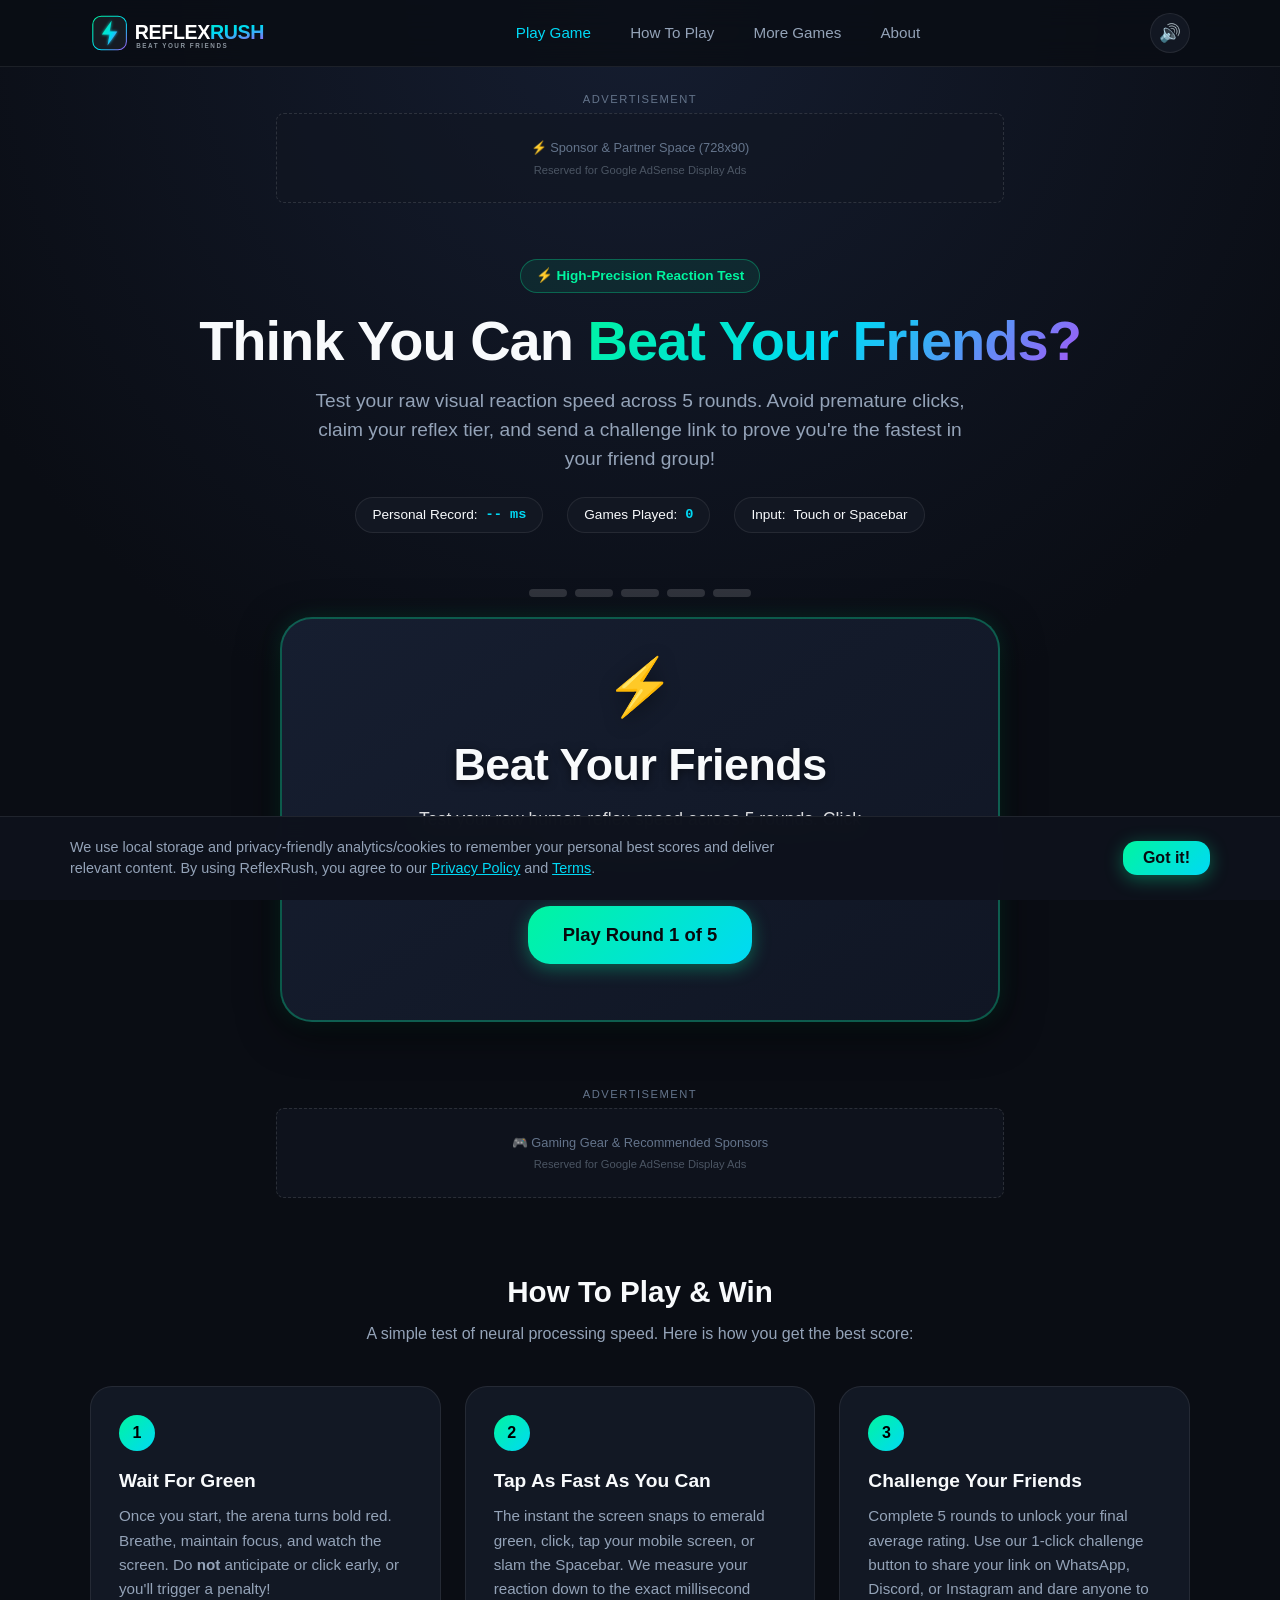
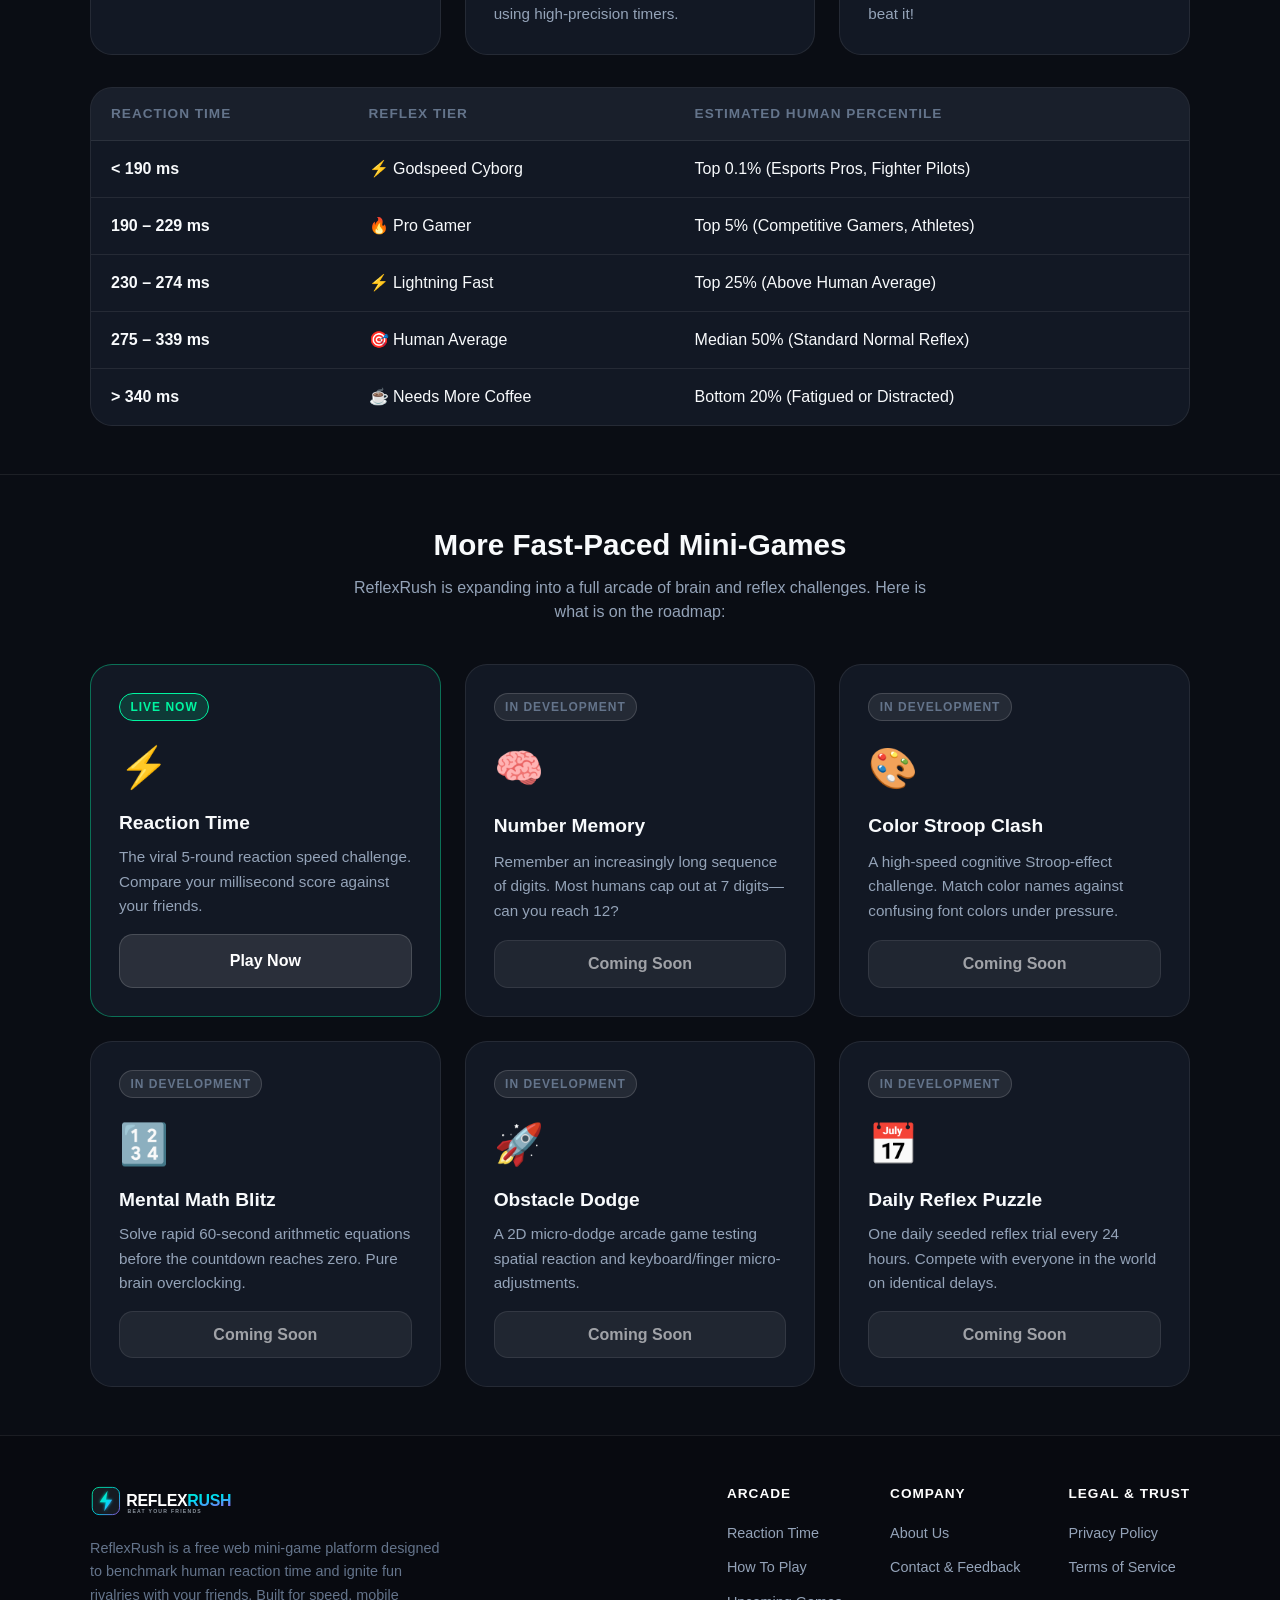
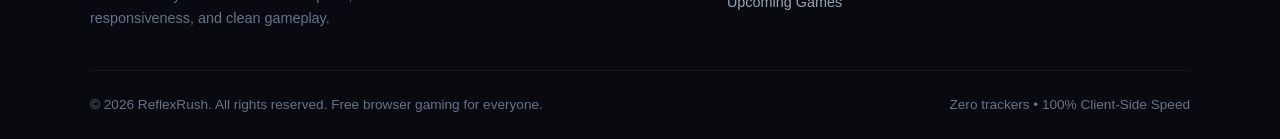
==== index.html @ a70bf796 "Initial launch of ReflexRush" ====
<!DOCTYPE html>
<html lang="en">
<head>
  <meta charset="UTF-8">
  <meta name="viewport" content="width=device-width, initial-scale=1.0, maximum-scale=5.0">
  <title>ReflexRush - Think You Can Beat Your Friends? | Viral Reaction Game</title>
  
  <!-- SEO Meta Tags -->
  <meta name="description" content="Test your raw human reflex speed in milliseconds. Play ReflexRush free online in your mobile or desktop browser, benchmark your speed against friends, and dare them to beat your score!">
  <meta name="keywords" content="reaction time test, reflex game, beat your friends, reaction speed, browser game, mini games, human benchmark">
  <meta name="author" content="ReflexRush">
  <meta name="robots" content="index, follow">
  <link rel="canonical" href="https://reflexrush.example.com/">

  <!-- Open Graph / Facebook / WhatsApp -->
  <meta property="og:type" content="website">
  <meta property="og:url" content="https://reflexrush.example.com/">
  <meta property="og:title" content="ReflexRush - Think You Can Beat Your Friends?">
  <meta property="og:description" content="I just tested my reaction time on ReflexRush. Test your millisecond speed and see if you can beat my score!">
  <meta property="og:image" content="https://reflexrush.example.com/assets/og-image.svg">

  <!-- Twitter / X Cards -->
  <meta name="twitter:card" content="summary_large_image">
  <meta name="twitter:title" content="ReflexRush - Can You Beat Your Friends?">
  <meta name="twitter:description" content="High-precision human reaction time test. Challenge your friends to beat your millisecond score!">
  <meta name="twitter:image" content="https://reflexrush.example.com/assets/og-image.svg">

  <!-- Favicon -->
  <link rel="icon" type="image/svg+xml" href="assets/favicon.svg">
  <link rel="stylesheet" href="style.css">
</head>
<body>

  <!-- Accessibility Skip Link -->
  <a href="#mainContent" class="skip-link">Skip to game</a>

  <!-- Challenge Alert Banner (Dynamically shown if invited by a friend) -->
  <aside id="challengeBanner" class="challenge-banner" style="display: none;" aria-label="Friend Challenge">
    <div class="challenge-content">
      <span class="challenge-badge">Dare</span>
      <span id="challengeMsg">Someone has challenged you!</span>
      <button type="button" id="challengeCloseBtn" class="challenge-close" aria-label="Dismiss banner">&times;</button>
    </div>
  </aside>

  <!-- Site Navigation Header -->
  <header class="site-header">
    <div class="container header-inner">
      <a href="index.html" class="brand-link" aria-label="ReflexRush Home">
        <img src="assets/logo.svg" alt="ReflexRush Logo" class="brand-logo" width="280" height="60">
      </a>
      
      <nav aria-label="Main Navigation">
        <ul class="nav-menu">
          <li><a href="#gameSection" class="nav-link active">Play Game</a></li>
          <li><a href="#howToPlay" class="nav-link">How To Play</a></li>
          <li><a href="#upcomingGames" class="nav-link">More Games</a></li>
          <li><a href="about.html" class="nav-link">About</a></li>
        </ul>
      </nav>

      <div class="header-actions">
        <button type="button" id="soundToggleBtn" class="icon-btn" aria-label="Toggle Sound" title="Sound Effects">
          🔊
        </button>
      </div>
    </div>
  </header>

  <!-- TOP ADVERTISEMENT SLOT (Strictly Compliant with Google AdSense Policies) -->
  <!-- 
    AD PLACEMENT GUIDELINES:
    1. Labeled clearly with "ADVERTISEMENT"
    2. Separated by margins so users do not accidentally click
    3. Never overlaps any game buttons
    To activate real AdSense: Replace the inner placeholder with your Google AdSense <ins> tag.
  -->
  <div class="container ad-slot-wrapper">
    <span class="ad-label">Advertisement</span>
    <div class="ad-slot" id="topAdUnit">
      <!-- GOOGLE ADSENSE CODE INSERTION POINT (Leaderboard: 728x90 desktop / 320x50 mobile) -->
      <span>⚡ Sponsor &amp; Partner Space (728x90)</span>
      <span class="ad-slot-subtext">Reserved for Google AdSense Display Ads</span>
    </div>
  </div>

  <main id="mainContent">

    <!-- HERO SECTION -->
    <section class="hero-section">
      <div class="container">
        <div class="hero-pill">
          <span>⚡ High-Precision Reaction Test</span>
        </div>
        <h1 class="hero-title">Think You Can <span class="text-gradient">Beat Your Friends?</span></h1>
        <p class="hero-subtitle">
          Test your raw visual reaction speed across 5 rounds. Avoid premature clicks, claim your reflex tier, and send a challenge link to prove you're the fastest in your friend group!
        </p>

        <!-- Quick Stats Display -->
        <div class="quick-stats">
          <div class="stat-pill">
            <span>Personal Record:</span>
            <strong id="heroBestScore">-- ms</strong>
          </div>
          <div class="stat-pill">
            <span>Games Played:</span>
            <strong id="heroTotalGames">0</strong>
          </div>
          <div class="stat-pill">
            <span>Input:</span>
            <span>Touch or Spacebar</span>
          </div>
        </div>
      </div>
    </section>

    <!-- CORE GAME SECTION -->
    <section id="gameSection" class="game-section" aria-label="Reaction Time Game Arena">
      <div class="container game-container">
        
        <!-- Round Progress Indicator -->
        <div id="roundTracker" class="round-tracker" aria-label="Round progress indicator">
          <!-- Populated by script.js -->
        </div>

        <!-- The Interactive Arena Card -->
        <div id="gameArena" class="game-arena state-idle" tabindex="0" role="button" aria-label="Game arena. Click or press space to play.">
          <div id="arenaIcon" class="arena-icon">⚡</div>
          <h2 id="arenaTitle" class="arena-title">Beat Your Friends</h2>
          <p id="arenaDesc" class="arena-desc">Test your raw human reflex speed across 5 rounds. Click or press Space to begin.</p>
          
          <div id="arenaActions" class="arena-actions">
            <!-- Dynamic button inserted by JS -->
          </div>

          <!-- History of current session's rounds -->
          <div id="historyChips" class="history-chips">
            <!-- Dynamic round history chips -->
          </div>
        </div>

      </div>
    </section>

    <!-- IN-CONTENT ADVERTISEMENT SLOT -->
    <div class="container ad-slot-wrapper">
      <span class="ad-label">Advertisement</span>
      <div class="ad-slot" id="midAdUnit">
        <!-- GOOGLE ADSENSE CODE INSERTION POINT (Medium Rectangle or Responsive Banner) -->
        <span>🎮 Gaming Gear &amp; Recommended Sponsors</span>
        <span class="ad-slot-subtext">Reserved for Google AdSense Display Ads</span>
      </div>
    </div>

    <!-- HOW TO PLAY & HUMAN BENCHMARKS -->
    <section id="howToPlay" class="info-section">
      <div class="container">
        <h2 class="section-title">How To Play &amp; Win</h2>
        <p class="section-subtitle">A simple test of neural processing speed. Here is how you get the best score:</p>

        <div class="grid-3">
          <div class="card">
            <div class="card-step-num">1</div>
            <h3 class="card-title">Wait For Green</h3>
            <p class="card-text">
              Once you start, the arena turns bold red. Breathe, maintain focus, and watch the screen. Do <strong>not</strong> anticipate or click early, or you'll trigger a penalty!
            </p>
          </div>

          <div class="card">
            <div class="card-step-num">2</div>
            <h3 class="card-title">Tap As Fast As You Can</h3>
            <p class="card-text">
              The instant the screen snaps to emerald green, click, tap your mobile screen, or slam the Spacebar. We measure your reaction down to the exact millisecond using high-precision timers.
            </p>
          </div>

          <div class="card">
            <div class="card-step-num">3</div>
            <h3 class="card-title">Challenge Your Friends</h3>
            <p class="card-text">
              Complete 5 rounds to unlock your final average rating. Use our 1-click challenge button to share your link on WhatsApp, Discord, or Instagram and dare anyone to beat it!
            </p>
          </div>
        </div>

        <!-- Scientific Benchmark Table -->
        <div class="benchmark-table-wrapper">
          <table class="benchmark-table" summary="Standard human reaction time benchmark tiers">
            <thead>
              <tr>
                <th scope="col">Reaction Time</th>
                <th scope="col">Reflex Tier</th>
                <th scope="col">Estimated Human Percentile</th>
              </tr>
            </thead>
            <tbody>
              <tr>
                <td><strong>&lt; 190 ms</strong></td>
                <td>⚡ Godspeed Cyborg</td>
                <td>Top 0.1% (Esports Pros, Fighter Pilots)</td>
              </tr>
              <tr>
                <td><strong>190 – 229 ms</strong></td>
                <td>🔥 Pro Gamer</td>
                <td>Top 5% (Competitive Gamers, Athletes)</td>
              </tr>
              <tr>
                <td><strong>230 – 274 ms</strong></td>
                <td>⚡ Lightning Fast</td>
                <td>Top 25% (Above Human Average)</td>
              </tr>
              <tr>
                <td><strong>275 – 339 ms</strong></td>
                <td>🎯 Human Average</td>
                <td>Median 50% (Standard Normal Reflex)</td>
              </tr>
              <tr>
                <td><strong>&gt; 340 ms</strong></td>
                <td>☕ Needs More Coffee</td>
                <td>Bottom 20% (Fatigued or Distracted)</td>
              </tr>
            </tbody>
          </table>
        </div>
      </div>
    </section>

    <!-- UPCOMING GAMES SHOWCASE -->
    <section id="upcomingGames" class="games-showcase">
      <div class="container">
        <h2 class="section-title">More Fast-Paced Mini-Games</h2>
        <p class="section-subtitle">
          ReflexRush is expanding into a full arcade of brain and reflex challenges. Here is what is on the roadmap:
        </p>

        <div class="grid-3">
          <div class="game-card active-game">
            <span class="badge-status badge-live">Live Now</span>
            <div class="game-card-icon">⚡</div>
            <h3 class="card-title">Reaction Time</h3>
            <p class="card-text">The viral 5-round reaction speed challenge. Compare your millisecond score against your friends.</p>
            <a href="#gameSection" class="btn btn-secondary" style="margin-top: 1rem;">Play Now</a>
          </div>

          <div class="game-card">
            <span class="badge-status badge-coming">In Development</span>
            <div class="game-card-icon">🧠</div>
            <h3 class="card-title">Number Memory</h3>
            <p class="card-text">Remember an increasingly long sequence of digits. Most humans cap out at 7 digits—can you reach 12?</p>
            <button type="button" class="btn btn-secondary" style="margin-top: 1rem; opacity: 0.6; cursor: not-allowed;" disabled>Coming Soon</button>
          </div>

          <div class="game-card">
            <span class="badge-status badge-coming">In Development</span>
            <div class="game-card-icon">🎨</div>
            <h3 class="card-title">Color Stroop Clash</h3>
            <p class="card-text">A high-speed cognitive Stroop-effect challenge. Match color names against confusing font colors under pressure.</p>
            <button type="button" class="btn btn-secondary" style="margin-top: 1rem; opacity: 0.6; cursor: not-allowed;" disabled>Coming Soon</button>
          </div>

          <div class="game-card">
            <span class="badge-status badge-coming">In Development</span>
            <div class="game-card-icon">🔢</div>
            <h3 class="card-title">Mental Math Blitz</h3>
            <p class="card-text">Solve rapid 60-second arithmetic equations before the countdown reaches zero. Pure brain overclocking.</p>
            <button type="button" class="btn btn-secondary" style="margin-top: 1rem; opacity: 0.6; cursor: not-allowed;" disabled>Coming Soon</button>
          </div>

          <div class="game-card">
            <span class="badge-status badge-coming">In Development</span>
            <div class="game-card-icon">🚀</div>
            <h3 class="card-title">Obstacle Dodge</h3>
            <p class="card-text">A 2D micro-dodge arcade game testing spatial reaction and keyboard/finger micro-adjustments.</p>
            <button type="button" class="btn btn-secondary" style="margin-top: 1rem; opacity: 0.6; cursor: not-allowed;" disabled>Coming Soon</button>
          </div>

          <div class="game-card">
            <span class="badge-status badge-coming">In Development</span>
            <div class="game-card-icon">📅</div>
            <h3 class="card-title">Daily Reflex Puzzle</h3>
            <p class="card-text">One daily seeded reflex trial every 24 hours. Compete with everyone in the world on identical delays.</p>
            <button type="button" class="btn btn-secondary" style="margin-top: 1rem; opacity: 0.6; cursor: not-allowed;" disabled>Coming Soon</button>
          </div>
        </div>
      </div>
    </section>

  </main>

  <!-- VIRAL SHARE MODAL -->
  <div id="shareModal" class="modal-overlay" aria-hidden="true" role="dialog" aria-modal="true" aria-labelledby="modalShareTitle">
    <div class="modal-card">
      <div class="modal-header">
        <h3 id="modalShareTitle" class="modal-title">🔥 Dare Your Friends!</h3>
        <button type="button" id="modalCloseBtn" class="modal-close" aria-label="Close dialog">&times;</button>
      </div>
      <p style="color: var(--text-secondary); font-size: 0.95rem;">
        Send this unique challenge link to your friends. When they open it, they will see your score and have to try to beat you!
      </p>

      <div class="share-url-box">
        <input type="text" id="shareInput" class="share-input" readonly aria-label="Challenge URL">
        <button type="button" id="copyShareBtn" class="btn btn-primary">Copy</button>
      </div>

      <div class="share-networks">
        <a id="shareWhatsApp" class="share-net-btn" target="_blank" rel="noopener noreferrer">
          <span>💬</span>
          <span>WhatsApp</span>
        </a>
        <a id="shareX" class="share-net-btn" target="_blank" rel="noopener noreferrer">
          <span>🐦</span>
          <span>Twitter / X</span>
        </a>
        <a id="shareTelegram" class="share-net-btn" target="_blank" rel="noopener noreferrer">
          <span>✈️</span>
          <span>Telegram</span>
        </a>
      </div>
    </div>
  </div>

  <!-- TOAST NOTIFICATION -->
  <div id="toastNotice" class="toast-notice" role="status" aria-live="polite">
    <span>✅</span>
    <span id="toastMsg">Copied to clipboard!</span>
  </div>

  <!-- GDPR COOKIE CONSENT BANNER (Required for AdSense in EEA & California) -->
  <aside id="cookieBanner" class="cookie-banner" aria-label="Cookie and Privacy Consent">
    <div class="cookie-inner">
      <p class="cookie-text">
        We use local storage and privacy-friendly analytics/cookies to remember your personal best scores and deliver relevant content. By using ReflexRush, you agree to our <a href="privacy.html">Privacy Policy</a> and <a href="terms.html">Terms</a>.
      </p>
      <div class="cookie-actions">
        <button type="button" id="acceptCookiesBtn" class="btn btn-primary" style="padding: 0.5rem 1.25rem;">Got it!</button>
      </div>
    </div>
  </aside>

  <!-- SITE FOOTER -->
  <footer class="site-footer">
    <div class="container">
      <div class="footer-top">
        <div class="footer-brand">
          <img src="assets/logo.svg" alt="ReflexRush" width="200" height="42" style="height: 34px; width: auto;">
          <p class="footer-desc">
            ReflexRush is a free web mini-game platform designed to benchmark human reaction time and ignite fun rivalries with your friends. Built for speed, mobile responsiveness, and clean gameplay.
          </p>
        </div>

        <div class="footer-links-group">
          <div>
            <h4 class="footer-col-title">Arcade</h4>
            <ul class="footer-nav">
              <li><a href="#gameSection" class="footer-link">Reaction Time</a></li>
              <li><a href="#howToPlay" class="footer-link">How To Play</a></li>
              <li><a href="#upcomingGames" class="footer-link">Upcoming Games</a></li>
            </ul>
          </div>

          <div>
            <h4 class="footer-col-title">Company</h4>
            <ul class="footer-nav">
              <li><a href="about.html" class="footer-link">About Us</a></li>
              <li><a href="contact.html" class="footer-link">Contact &amp; Feedback</a></li>
            </ul>
          </div>

          <div>
            <h4 class="footer-col-title">Legal &amp; Trust</h4>
            <ul class="footer-nav">
              <li><a href="privacy.html" class="footer-link">Privacy Policy</a></li>
              <li><a href="terms.html" class="footer-link">Terms of Service</a></li>
            </ul>
          </div>
        </div>
      </div>

      <div class="footer-bottom">
        <p>&copy; 2026 ReflexRush. All rights reserved. Free browser gaming for everyone.</p>
        <p>Zero trackers &bull; 100% Client-Side Speed</p>
      </div>
    </div>
  </footer>

  <!-- SCRIPT -->
  <script src="script.js"></script>
</body>
</html>
---- style.css ----
/* ===================================================================
   REFLEXRUSH - MODERN RETRO-ARCADE CSS STYLESHEET
   High-performance, mobile-first, dark theme with vibrant accents.
   =================================================================== */

:root {
  /* Color Palette */
  --bg-primary: #0a0d14;
  --bg-secondary: #121722;
  --bg-card: rgba(22, 28, 42, 0.75);
  --bg-card-hover: rgba(30, 38, 56, 0.85);
  --border-color: rgba(255, 255, 255, 0.08);
  --border-glow: rgba(0, 245, 160, 0.3);

  /* Neon Accents */
  --neon-green: #00f5a0;
  --neon-cyan: #00d9f5;
  --neon-purple: #a855f7;
  --neon-red: #ff3366;
  --neon-amber: #ffb800;

  /* Game States Colors */
  --state-idle-bg: #131a29;
  --state-wait-bg: #b91c1c;
  --state-ready-bg: #059669;
  --state-early-bg: #d97706;

  /* Typography */
  --text-primary: #f8fafc;
  --text-secondary: #94a3b8;
  --text-muted: #64748b;
  --font-family: -apple-system, BlinkMacSystemFont, "Segoe UI", Roboto, "Inter", "Helvetica Neue", sans-serif;
  --font-mono: ui-monospace, SFMono-Regular, Menlo, Monaco, Consolas, monospace;

  /* Spacing & Radii */
  --radius-sm: 8px;
  --radius-md: 14px;
  --radius-lg: 22px;
  --radius-xl: 32px;
  --container-max: 1140px;
  --shadow-sm: 0 4px 12px rgba(0, 0, 0, 0.3);
  --shadow-lg: 0 12px 36px rgba(0, 0, 0, 0.5);
  --shadow-neon: 0 0 25px rgba(0, 245, 160, 0.25);
  --shadow-red: 0 0 35px rgba(255, 51, 102, 0.35);

  /* Transitions */
  --transition-fast: 0.15s ease;
  --transition-normal: 0.25s cubic-bezier(0.16, 1, 0.3, 1);
  --transition-bounce: 0.4s cubic-bezier(0.34, 1.56, 0.64, 1);
}

/* Reset & Box Sizing */
*, *::before, *::after {
  box-sizing: border-box;
  margin: 0;
  padding: 0;
  -webkit-tap-highlight-color: transparent;
}

html {
  font-size: 16px;
  scroll-behavior: smooth;
  background-color: var(--bg-primary);
  color: var(--text-primary);
  font-family: var(--font-family);
  line-height: 1.5;
  -webkit-font-smoothing: antialiased;
}

body {
  min-height: 100vh;
  display: flex;
  flex-direction: column;
  background: radial-gradient(circle at 50% 0%, #151d30 0%, var(--bg-primary) 70%);
  background-attachment: fixed;
  overflow-x: hidden;
}

/* Skip link for Accessibility */
.skip-link {
  position: absolute;
  top: -100px;
  left: 20px;
  background: var(--neon-green);
  color: #000;
  padding: 10px 16px;
  border-radius: var(--radius-sm);
  font-weight: 700;
  z-index: 9999;
  transition: top var(--transition-fast);
}
.skip-link:focus {
  top: 20px;
}

/* Container */
.container {
  width: 100%;
  max-width: var(--container-max);
  margin: 0 auto;
  padding: 0 1.25rem;
}

/* ===================================================================
   HEADER & NAVIGATION
   =================================================================== */
.site-header {
  position: sticky;
  top: 0;
  z-index: 100;
  background: rgba(10, 13, 20, 0.85);
  backdrop-filter: blur(14px);
  -webkit-backdrop-filter: blur(14px);
  border-bottom: 1px solid var(--border-color);
  padding: 0.75rem 0;
}

.header-inner {
  display: flex;
  align-items: center;
  justify-content: space-between;
}

.brand-link {
  display: flex;
  align-items: center;
  text-decoration: none;
}

.brand-logo {
  height: 42px;
  width: auto;
  display: block;
}

.nav-menu {
  display: flex;
  align-items: center;
  gap: 1.25rem;
  list-style: none;
}

.nav-link {
  color: var(--text-secondary);
  text-decoration: none;
  font-size: 0.95rem;
  font-weight: 500;
  transition: color var(--transition-fast);
  padding: 0.4rem 0.6rem;
  border-radius: var(--radius-sm);
}

.nav-link:hover, .nav-link.active {
  color: var(--neon-cyan);
}

.header-actions {
  display: flex;
  align-items: center;
  gap: 0.75rem;
}

.icon-btn {
  background: var(--bg-secondary);
  border: 1px solid var(--border-color);
  color: var(--text-primary);
  width: 40px;
  height: 40px;
  border-radius: 50%;
  display: inline-flex;
  align-items: center;
  justify-content: center;
  cursor: pointer;
  transition: all var(--transition-fast);
  font-size: 1.1rem;
}

.icon-btn:hover {
  border-color: var(--neon-green);
  box-shadow: 0 0 12px rgba(0, 245, 160, 0.25);
  transform: scale(1.05);
}

/* ===================================================================
   CHALLENGE BANNER (VIRAL NOTIFICATION)
   =================================================================== */
.challenge-banner {
  background: linear-gradient(90deg, rgba(168, 85, 247, 0.2), rgba(0, 217, 245, 0.2));
  border-bottom: 1px solid rgba(168, 85, 247, 0.4);
  padding: 0.75rem 1rem;
  text-align: center;
  animation: pulseChallenge 3s infinite alternate;
}

@keyframes pulseChallenge {
  0% { background-color: rgba(168, 85, 247, 0.15); }
  100% { background-color: rgba(0, 217, 245, 0.2); }
}

.challenge-content {
  display: flex;
  align-items: center;
  justify-content: center;
  gap: 0.75rem;
  font-size: 0.95rem;
  font-weight: 600;
  flex-wrap: wrap;
}

.challenge-badge {
  background: var(--neon-purple);
  color: #fff;
  padding: 0.2rem 0.6rem;
  border-radius: 999px;
  font-size: 0.75rem;
  text-transform: uppercase;
  letter-spacing: 1px;
}

.challenge-close {
  background: transparent;
  border: none;
  color: var(--text-secondary);
  cursor: pointer;
  font-size: 1.1rem;
  margin-left: 0.5rem;
}

/* ===================================================================
   RESERVED ADVERTISEMENT AREA (AdSense Compliant)
   =================================================================== */
.ad-slot-wrapper {
  margin: 1.5rem auto;
  text-align: center;
  max-width: 100%;
}

.ad-label {
  display: block;
  font-size: 0.7rem;
  text-transform: uppercase;
  letter-spacing: 1.5px;
  color: var(--text-muted);
  margin-bottom: 0.35rem;
}

.ad-slot {
  display: flex;
  flex-direction: column;
  align-items: center;
  justify-content: center;
  background: rgba(18, 23, 34, 0.6);
  border: 1px dashed rgba(255, 255, 255, 0.12);
  border-radius: var(--radius-sm);
  margin: 0 auto;
  color: var(--text-muted);
  font-size: 0.8rem;
  min-height: 90px;
  max-width: 728px;
  width: 100%;
  padding: 0.5rem;
}

.ad-slot-subtext {
  font-size: 0.7rem;
  color: #4b5563;
  margin-top: 0.25rem;
}

.ad-slot.square-box {
  max-width: 300px;
  min-height: 250px;
}

/* ===================================================================
   HERO SECTION
   =================================================================== */
.hero-section {
  padding: 2rem 0 1rem;
  text-align: center;
}

.hero-pill {
  display: inline-flex;
  align-items: center;
  gap: 0.5rem;
  padding: 0.35rem 0.9rem;
  background: rgba(0, 245, 160, 0.08);
  border: 1px solid rgba(0, 245, 160, 0.3);
  border-radius: 999px;
  color: var(--neon-green);
  font-size: 0.85rem;
  font-weight: 600;
  margin-bottom: 1rem;
}

.hero-title {
  font-size: clamp(2rem, 5vw, 3.5rem);
  font-weight: 900;
  line-height: 1.15;
  letter-spacing: -1px;
  margin-bottom: 0.85rem;
}

.text-gradient {
  background: linear-gradient(135deg, var(--neon-green) 0%, var(--neon-cyan) 50%, var(--neon-purple) 100%);
  -webkit-background-clip: text;
  -webkit-text-fill-color: transparent;
}

.hero-subtitle {
  color: var(--text-secondary);
  font-size: clamp(1rem, 2vw, 1.2rem);
  max-width: 650px;
  margin: 0 auto 1.5rem;
}

/* Quick Stats Bar */
.quick-stats {
  display: flex;
  justify-content: center;
  align-items: center;
  gap: 1.5rem;
  flex-wrap: wrap;
  margin-bottom: 1.5rem;
}

.stat-pill {
  background: var(--bg-secondary);
  border: 1px solid var(--border-color);
  padding: 0.4rem 1rem;
  border-radius: 999px;
  font-size: 0.85rem;
  display: flex;
  align-items: center;
  gap: 0.5rem;
}

.stat-pill strong {
  color: var(--neon-cyan);
  font-family: var(--font-mono);
}

/* ===================================================================
   THE GAME ARENA (CORE INTERACTION)
   =================================================================== */
.game-section {
  padding: 1rem 0 2.5rem;
}

.game-container {
  max-width: 760px;
  margin: 0 auto;
}

/* The interactive click box */
.game-arena {
  position: relative;
  width: 100%;
  min-height: 380px;
  border-radius: var(--radius-xl);
  display: flex;
  flex-direction: column;
  align-items: center;
  justify-content: center;
  text-align: center;
  padding: 2.5rem 1.5rem;
  cursor: pointer;
  user-select: none;
  touch-action: manipulation;
  overflow: hidden;
  box-shadow: var(--shadow-lg);
  transition: transform 0.12s ease, box-shadow 0.25s ease, background-color 0.15s ease;
  border: 2px solid transparent;
}

.game-arena:active {
  transform: scale(0.995);
}

/* Arena States */
.game-arena.state-idle {
  background: linear-gradient(145deg, #161e30, #101624);
  border-color: rgba(0, 245, 160, 0.3);
  box-shadow: 0 10px 40px rgba(0, 0, 0, 0.6), 0 0 20px rgba(0, 245, 160, 0.15);
}

.game-arena.state-waiting {
  background: linear-gradient(135deg, #b91c1c, #991b1b);
  border-color: #ef4444;
  box-shadow: 0 10px 45px rgba(239, 68, 68, 0.4), inset 0 0 40px rgba(0,0,0,0.3);
  animation: pulseWait 1.5s infinite alternate;
}

@keyframes pulseWait {
  0% { transform: scale(1); }
  100% { transform: scale(1.006); }
}

.game-arena.state-ready {
  background: linear-gradient(135deg, #10b981, #059669);
  border-color: #34d399;
  box-shadow: 0 10px 50px rgba(16, 185, 129, 0.5), inset 0 0 50px rgba(255,255,255,0.2);
}

.game-arena.state-early {
  background: linear-gradient(135deg, #d97706, #b45309);
  border-color: #fbbf24;
  box-shadow: 0 10px 40px rgba(217, 119, 6, 0.4);
}

.game-arena.state-result {
  background: linear-gradient(145deg, #182236, #111726);
  border-color: rgba(0, 217, 245, 0.4);
  box-shadow: 0 10px 40px rgba(0, 0, 0, 0.6), 0 0 30px rgba(0, 217, 245, 0.15);
}

.game-arena.state-finished {
  background: linear-gradient(145deg, #1b1633, #111222);
  border-color: rgba(168, 85, 247, 0.5);
  box-shadow: 0 10px 50px rgba(168, 85, 247, 0.25);
  cursor: default;
}

/* Arena Elements */
.arena-icon {
  font-size: 3.5rem;
  margin-bottom: 1rem;
  line-height: 1;
  filter: drop-shadow(0 4px 10px rgba(0,0,0,0.4));
  transition: transform var(--transition-bounce);
}

.arena-title {
  font-size: clamp(1.8rem, 4vw, 2.8rem);
  font-weight: 900;
  margin-bottom: 0.5rem;
  letter-spacing: -0.5px;
  text-shadow: 0 2px 8px rgba(0, 0, 0, 0.5);
}

.arena-desc {
  font-size: 1.1rem;
  color: rgba(255, 255, 255, 0.85);
  max-width: 460px;
  margin-bottom: 1.5rem;
}

/* Round Progress Tracker */
.round-tracker {
  display: flex;
  align-items: center;
  justify-content: center;
  gap: 0.5rem;
  margin-bottom: 1.25rem;
}

.tracker-dot {
  width: 38px;
  height: 8px;
  border-radius: 4px;
  background: rgba(255, 255, 255, 0.15);
  transition: background var(--transition-fast), transform var(--transition-fast);
}

.tracker-dot.active {
  background: var(--neon-cyan);
  box-shadow: 0 0 8px var(--neon-cyan);
  transform: scaleY(1.3);
}

.tracker-dot.completed {
  background: var(--neon-green);
}

.tracker-dot.failed {
  background: var(--neon-red);
}

/* Live Round Readout */
.result-time {
  font-size: clamp(3rem, 8vw, 5rem);
  font-weight: 900;
  font-family: var(--font-mono);
  color: #ffffff;
  letter-spacing: -1px;
  margin: 0.5rem 0;
  text-shadow: 0 4px 20px rgba(0, 245, 160, 0.4);
}

.result-tag {
  display: inline-block;
  padding: 0.35rem 1rem;
  background: rgba(0, 245, 160, 0.15);
  border: 1px solid var(--neon-green);
  border-radius: 999px;
  color: var(--neon-green);
  font-weight: 700;
  font-size: 0.95rem;
  margin-bottom: 1rem;
}

/* History chips during game */
.history-chips {
  display: flex;
  gap: 0.5rem;
  justify-content: center;
  flex-wrap: wrap;
  margin-top: 1rem;
}

.history-chip {
  background: rgba(255, 255, 255, 0.08);
  border: 1px solid rgba(255, 255, 255, 0.12);
  padding: 0.25rem 0.65rem;
  border-radius: var(--radius-sm);
  font-family: var(--font-mono);
  font-size: 0.85rem;
}

.history-chip.fastest {
  border-color: var(--neon-green);
  color: var(--neon-green);
}

/* Controls inside arena */
.arena-actions {
  display: flex;
  gap: 1rem;
  margin-top: 1.5rem;
  flex-wrap: wrap;
  justify-content: center;
  z-index: 10;
}

/* General Buttons */
.btn {
  display: inline-flex;
  align-items: center;
  justify-content: center;
  gap: 0.6rem;
  padding: 0.85rem 1.75rem;
  font-size: 1rem;
  font-weight: 700;
  border-radius: var(--radius-md);
  border: none;
  cursor: pointer;
  text-decoration: none;
  transition: all var(--transition-fast);
  white-space: nowrap;
}

.btn-primary {
  background: linear-gradient(135deg, var(--neon-green), var(--neon-cyan));
  color: #070a0e;
  box-shadow: 0 4px 18px rgba(0, 245, 160, 0.35);
}

.btn-primary:hover {
  transform: translateY(-2px);
  box-shadow: 0 6px 24px rgba(0, 245, 160, 0.5);
}

.btn-primary:active {
  transform: translateY(0);
}

.btn-secondary {
  background: rgba(255, 255, 255, 0.1);
  color: #ffffff;
  border: 1px solid rgba(255, 255, 255, 0.15);
}

.btn-secondary:hover {
  background: rgba(255, 255, 255, 0.18);
  border-color: rgba(255, 255, 255, 0.3);
  transform: translateY(-2px);
}

.btn-viral {
  background: linear-gradient(135deg, var(--neon-purple), #d946ef);
  color: #ffffff;
  box-shadow: 0 4px 20px rgba(168, 85, 247, 0.4);
}

.btn-viral:hover {
  transform: translateY(-2px);
  box-shadow: 0 6px 28px rgba(168, 85, 247, 0.6);
}

.btn-lg {
  padding: 1.1rem 2.2rem;
  font-size: 1.15rem;
  border-radius: var(--radius-lg);
}

/* ===================================================================
   GAME OVER / SCORECARD MODAL / SECTION
   =================================================================== */
.scorecard {
  width: 100%;
  max-width: 540px;
  background: rgba(14, 19, 29, 0.95);
  border: 1px solid rgba(255, 255, 255, 0.12);
  border-radius: var(--radius-lg);
  padding: 2rem 1.5rem;
  margin: 0 auto;
  box-shadow: var(--shadow-lg);
}

.scorecard-header {
  text-align: center;
  margin-bottom: 1.5rem;
}

.rank-badge {
  display: inline-flex;
  align-items: center;
  gap: 0.5rem;
  padding: 0.45rem 1.25rem;
  border-radius: 999px;
  font-weight: 800;
  font-size: 1rem;
  text-transform: uppercase;
  letter-spacing: 1px;
  margin-bottom: 0.75rem;
}

.rank-badge.rank-god {
  background: linear-gradient(135deg, rgba(0, 245, 160, 0.2), rgba(0, 217, 245, 0.2));
  border: 1px solid var(--neon-green);
  color: var(--neon-green);
}

.rank-badge.rank-pro {
  background: rgba(0, 217, 245, 0.2);
  border: 1px solid var(--neon-cyan);
  color: var(--neon-cyan);
}

.rank-badge.rank-quick {
  background: rgba(168, 85, 247, 0.2);
  border: 1px solid var(--neon-purple);
  color: var(--neon-purple);
}

.rank-badge.rank-avg {
  background: rgba(255, 255, 255, 0.1);
  border: 1px solid rgba(255, 255, 255, 0.2);
  color: #ffffff;
}

.rank-badge.rank-slow {
  background: rgba(239, 68, 68, 0.2);
  border: 1px solid var(--neon-red);
  color: var(--neon-red);
}

.score-metrics {
  display: grid;
  grid-template-columns: repeat(2, 1fr);
  gap: 1rem;
  margin: 1.5rem 0;
}

.metric-card {
  background: var(--bg-secondary);
  border: 1px solid var(--border-color);
  padding: 1rem;
  border-radius: var(--radius-md);
  text-align: center;
}

.metric-label {
  font-size: 0.8rem;
  color: var(--text-muted);
  text-transform: uppercase;
  letter-spacing: 1px;
  margin-bottom: 0.25rem;
}

.metric-value {
  font-size: 1.8rem;
  font-weight: 800;
  font-family: var(--font-mono);
  color: #fff;
}

/* Challenge outcome box */
.challenge-outcome {
  padding: 1rem;
  border-radius: var(--radius-md);
  margin-bottom: 1.25rem;
  font-weight: 600;
  font-size: 0.95rem;
  text-align: center;
}

.challenge-outcome.win {
  background: rgba(16, 185, 129, 0.15);
  border: 1px solid #10b981;
  color: #34d399;
}

.challenge-outcome.loss {
  background: rgba(239, 68, 68, 0.15);
  border: 1px solid #ef4444;
  color: #f87171;
}

/* ===================================================================
   SHARE / VIRAL MODAL
   =================================================================== */
.modal-overlay {
  position: fixed;
  inset: 0;
  background: rgba(0, 0, 0, 0.8);
  backdrop-filter: blur(6px);
  -webkit-backdrop-filter: blur(6px);
  display: flex;
  align-items: center;
  justify-content: center;
  padding: 1rem;
  z-index: 1000;
  opacity: 0;
  visibility: hidden;
  transition: all var(--transition-normal);
}

.modal-overlay.open {
  opacity: 1;
  visibility: visible;
}

.modal-card {
  background: #141b2b;
  border: 1px solid rgba(255, 255, 255, 0.15);
  border-radius: var(--radius-lg);
  max-width: 480px;
  width: 100%;
  padding: 1.75rem;
  box-shadow: var(--shadow-lg);
  transform: translateY(20px);
  transition: transform var(--transition-bounce);
}

.modal-overlay.open .modal-card {
  transform: translateY(0);
}

.modal-header {
  display: flex;
  align-items: center;
  justify-content: space-between;
  margin-bottom: 1rem;
}

.modal-title {
  font-size: 1.35rem;
  font-weight: 800;
}

.modal-close {
  background: transparent;
  border: none;
  color: var(--text-muted);
  font-size: 1.5rem;
  cursor: pointer;
  line-height: 1;
}

.modal-close:hover {
  color: #fff;
}

.share-url-box {
  display: flex;
  gap: 0.5rem;
  margin: 1rem 0;
}

.share-input {
  flex: 1;
  background: #0d121c;
  border: 1px solid var(--border-color);
  color: var(--text-primary);
  padding: 0.75rem 1rem;
  border-radius: var(--radius-sm);
  font-family: var(--font-mono);
  font-size: 0.85rem;
  outline: none;
}

.share-input:focus {
  border-color: var(--neon-cyan);
}

.share-networks {
  display: grid;
  grid-template-columns: repeat(3, 1fr);
  gap: 0.65rem;
  margin-top: 1.25rem;
}

.share-net-btn {
  display: flex;
  flex-direction: column;
  align-items: center;
  justify-content: center;
  gap: 0.35rem;
  padding: 0.75rem 0.5rem;
  border-radius: var(--radius-sm);
  background: rgba(255, 255, 255, 0.05);
  border: 1px solid var(--border-color);
  color: #fff;
  text-decoration: none;
  font-size: 0.8rem;
  font-weight: 600;
  cursor: pointer;
  transition: background var(--transition-fast);
}

.share-net-btn:hover {
  background: rgba(255, 255, 255, 0.12);
}

/* Toast Notification */
.toast-notice {
  position: fixed;
  bottom: 24px;
  right: 24px;
  background: #10b981;
  color: #052e16;
  font-weight: 700;
  padding: 0.75rem 1.25rem;
  border-radius: var(--radius-md);
  box-shadow: 0 8px 24px rgba(0, 0, 0, 0.5);
  display: flex;
  align-items: center;
  gap: 0.5rem;
  z-index: 2000;
  transform: translateY(100px);
  opacity: 0;
  transition: all var(--transition-bounce);
}

.toast-notice.show {
  transform: translateY(0);
  opacity: 1;
}

/* ===================================================================
   HOW TO PLAY & SCIENTIFIC BENCHMARKS
   =================================================================== */
.info-section {
  padding: 3rem 0;
}

.section-title {
  font-size: 1.85rem;
  font-weight: 800;
  text-align: center;
  margin-bottom: 0.5rem;
}

.section-subtitle {
  color: var(--text-secondary);
  text-align: center;
  margin-bottom: 2.5rem;
  max-width: 600px;
  margin-left: auto;
  margin-right: auto;
}

.grid-3 {
  display: grid;
  grid-template-columns: repeat(auto-fit, minmax(280px, 1fr));
  gap: 1.5rem;
}

.card {
  background: var(--bg-card);
  border: 1px solid var(--border-color);
  border-radius: var(--radius-lg);
  padding: 1.75rem;
  transition: transform var(--transition-fast), border-color var(--transition-fast);
}

.card:hover {
  transform: translateY(-4px);
  border-color: rgba(255, 255, 255, 0.18);
}

.card-step-num {
  width: 36px;
  height: 36px;
  border-radius: 50%;
  background: linear-gradient(135deg, var(--neon-green), var(--neon-cyan));
  color: #000;
  font-weight: 900;
  display: flex;
  align-items: center;
  justify-content: center;
  margin-bottom: 1rem;
}

.card-title {
  font-size: 1.2rem;
  font-weight: 700;
  margin-bottom: 0.5rem;
}

.card-text {
  color: var(--text-secondary);
  font-size: 0.95rem;
  line-height: 1.6;
}

/* Benchmark Table */
.benchmark-table-wrapper {
  margin-top: 2rem;
  background: var(--bg-card);
  border: 1px solid var(--border-color);
  border-radius: var(--radius-lg);
  overflow: hidden;
}

.benchmark-table {
  width: 100%;
  border-collapse: collapse;
  text-align: left;
}

.benchmark-table th, .benchmark-table td {
  padding: 1rem 1.25rem;
  border-bottom: 1px solid var(--border-color);
}

.benchmark-table th {
  background: rgba(255, 255, 255, 0.03);
  font-size: 0.85rem;
  text-transform: uppercase;
  letter-spacing: 1px;
  color: var(--text-muted);
}

.benchmark-table tr:last-child td {
  border-bottom: none;
}

/* ===================================================================
   EXPANSION / UPCOMING GAMES SHOWCASE
   =================================================================== */
.games-showcase {
  padding: 3rem 0;
  border-top: 1px solid var(--border-color);
}

.game-card {
  position: relative;
  background: var(--bg-card);
  border: 1px solid var(--border-color);
  border-radius: var(--radius-lg);
  padding: 1.75rem;
  display: flex;
  flex-direction: column;
  justify-content: space-between;
  overflow: hidden;
}

.game-card.active-game {
  border-color: rgba(0, 245, 160, 0.4);
}

.badge-status {
  display: inline-block;
  align-self: flex-start;
  font-size: 0.75rem;
  font-weight: 700;
  text-transform: uppercase;
  letter-spacing: 1px;
  padding: 0.25rem 0.65rem;
  border-radius: 999px;
  margin-bottom: 1rem;
}

.badge-live {
  background: rgba(0, 245, 160, 0.15);
  border: 1px solid var(--neon-green);
  color: var(--neon-green);
}

.badge-coming {
  background: rgba(255, 255, 255, 0.08);
  border: 1px solid rgba(255, 255, 255, 0.15);
  color: var(--text-muted);
}

.game-card-icon {
  font-size: 2.5rem;
  margin-bottom: 0.75rem;
}

/* ===================================================================
   STATIC PAGES STYLING (About, Privacy, Terms, Contact)
   =================================================================== */
.page-hero {
  padding: 3.5rem 0 2rem;
  text-align: center;
  border-bottom: 1px solid var(--border-color);
  background: radial-gradient(circle at 50% 0%, rgba(0, 217, 245, 0.08), transparent 70%);
}

.page-content {
  padding: 3rem 0;
  max-width: 820px;
  margin: 0 auto;
}

.prose {
  color: #cbd5e1;
  font-size: 1.05rem;
  line-height: 1.8;
}

.prose h2 {
  color: #fff;
  font-size: 1.65rem;
  font-weight: 800;
  margin: 2.25rem 0 0.85rem;
  letter-spacing: -0.3px;
}

.prose h3 {
  color: #f1f5f9;
  font-size: 1.3rem;
  font-weight: 700;
  margin: 1.5rem 0 0.5rem;
}

.prose p {
  margin-bottom: 1.25rem;
}

.prose ul, .prose ol {
  margin-bottom: 1.5rem;
  padding-left: 1.5rem;
}

.prose li {
  margin-bottom: 0.5rem;
}

.prose a {
  color: var(--neon-cyan);
  text-decoration: underline;
  text-underline-offset: 3px;
}

.contact-card {
  background: var(--bg-card);
  border: 1px solid var(--border-color);
  border-radius: var(--radius-lg);
  padding: 2rem;
  margin-top: 2rem;
}

.form-group {
  margin-bottom: 1.25rem;
}

.form-label {
  display: block;
  font-size: 0.9rem;
  font-weight: 600;
  color: var(--text-secondary);
  margin-bottom: 0.5rem;
}

.form-control {
  width: 100%;
  background: #0d121c;
  border: 1px solid var(--border-color);
  border-radius: var(--radius-sm);
  color: #fff;
  padding: 0.85rem 1rem;
  font-family: inherit;
  font-size: 0.95rem;
  outline: none;
  transition: border-color var(--transition-fast);
}

.form-control:focus {
  border-color: var(--neon-green);
}

textarea.form-control {
  min-height: 140px;
  resize: vertical;
}

/* ===================================================================
   GDPR COOKIE BANNER
   =================================================================== */
.cookie-banner {
  position: fixed;
  bottom: 0;
  left: 0;
  right: 0;
  background: rgba(14, 18, 28, 0.97);
  border-top: 1px solid var(--border-color);
  padding: 1.25rem 1rem;
  z-index: 1000;
  backdrop-filter: blur(12px);
  -webkit-backdrop-filter: blur(12px);
  display: flex;
  align-items: center;
  justify-content: center;
  transform: translateY(100%);
  transition: transform var(--transition-bounce);
}

.cookie-banner.visible {
  transform: translateY(0);
}

.cookie-inner {
  max-width: var(--container-max);
  width: 100%;
  display: flex;
  align-items: center;
  justify-content: space-between;
  gap: 1.5rem;
  flex-wrap: wrap;
}

.cookie-text {
  font-size: 0.9rem;
  color: var(--text-secondary);
  max-width: 750px;
}

.cookie-text a {
  color: var(--neon-cyan);
}

.cookie-actions {
  display: flex;
  gap: 0.75rem;
}

/* ===================================================================
   FOOTER
   =================================================================== */
.site-footer {
  margin-top: auto;
  border-top: 1px solid var(--border-color);
  background: rgba(8, 11, 16, 0.9);
  padding: 3rem 0 1.5rem;
}

.footer-top {
  display: flex;
  justify-content: space-between;
  align-items: flex-start;
  flex-wrap: wrap;
  gap: 2rem;
  margin-bottom: 2.5rem;
}

.footer-brand {
  max-width: 360px;
}

.footer-desc {
  color: var(--text-muted);
  font-size: 0.9rem;
  margin-top: 0.75rem;
  line-height: 1.6;
}

.footer-links-group {
  display: flex;
  gap: 3rem;
  flex-wrap: wrap;
}

.footer-col-title {
  font-size: 0.85rem;
  text-transform: uppercase;
  letter-spacing: 1px;
  color: #fff;
  font-weight: 700;
  margin-bottom: 1rem;
}

.footer-nav {
  list-style: none;
  display: flex;
  flex-direction: column;
  gap: 0.65rem;
}

.footer-link {
  color: var(--text-secondary);
  text-decoration: none;
  font-size: 0.9rem;
  transition: color var(--transition-fast);
}

.footer-link:hover {
  color: var(--neon-green);
}

.footer-bottom {
  border-top: 1px solid rgba(255, 255, 255, 0.05);
  padding-top: 1.5rem;
  display: flex;
  justify-content: space-between;
  align-items: center;
  flex-wrap: wrap;
  gap: 1rem;
  color: var(--text-muted);
  font-size: 0.85rem;
}

/* ===================================================================
   RESPONSIVE MEDIA QUERIES
   =================================================================== */
@media (max-width: 768px) {
  .nav-menu {
    display: none; /* simple mobile cleanup */
  }
  
  .game-arena {
    min-height: 320px;
    padding: 2rem 1rem;
  }
  
  .arena-title {
    font-size: 1.75rem;
  }
  
  .result-time {
    font-size: 3rem;
  }

  .score-metrics {
    grid-template-columns: 1fr;
  }

  .cookie-inner {
    flex-direction: column;
    align-items: flex-start;
  }

  .footer-top {
    flex-direction: column;
  }
}

/* ===================================================================
   NUMBER MEMORY CHALLENGE STYLES
   =================================================================== */
.memory-display-box {
  margin: 1.5rem 0;
  text-align: center;
}

.memory-digits {
  font-size: clamp(2.5rem, 7vw, 4.8rem);
  font-weight: 900;
  font-family: var(--font-mono);
  letter-spacing: 6px;
  color: var(--neon-cyan);
  text-shadow: 0 0 25px rgba(0, 217, 245, 0.45);
  min-height: 80px;
  display: flex;
  align-items: center;
  justify-content: center;
  user-select: none;
}

.memory-progress-wrapper {
  width: 100%;
  max-width: 440px;
  height: 8px;
  background: rgba(255, 255, 255, 0.1);
  border-radius: 4px;
  margin: 1.25rem auto 0.5rem;
  overflow: hidden;
}

.memory-progress-bar {
  height: 100%;
  width: 100%;
  background: linear-gradient(90deg, var(--neon-cyan), var(--neon-green));
  border-radius: 4px;
  transform-origin: left;
}

.recall-input-display {
  width: 100%;
  max-width: 380px;
  background: #0d121c;
  border: 2px solid var(--border-color);
  border-radius: var(--radius-md);
  padding: 0.85rem 1.25rem;
  font-size: clamp(1.6rem, 4vw, 2.2rem);
  font-family: var(--font-mono);
  color: #fff;
  letter-spacing: 4px;
  text-align: center;
  margin: 1rem auto 1.5rem;
  outline: none;
  transition: border-color var(--transition-fast);
}

.recall-input-display:focus {
  border-color: var(--neon-green);
  box-shadow: 0 0 15px rgba(0, 245, 160, 0.25);
}

/* Virtual On-Screen Keypad for Mobile Comfort */
.keypad-grid {
  display: grid;
  grid-template-columns: repeat(3, 1fr);
  gap: 0.6rem;
  max-width: 320px;
  margin: 0 auto 1.5rem;
  width: 100%;
}

.keypad-btn {
  background: rgba(255, 255, 255, 0.06);
  border: 1px solid var(--border-color);
  color: #fff;
  font-size: 1.4rem;
  font-weight: 700;
  font-family: var(--font-mono);
  padding: 0.85rem 0;
  border-radius: var(--radius-sm);
  cursor: pointer;
  user-select: none;
  touch-action: manipulation;
  transition: background var(--transition-fast), transform 0.08s ease;
}

.keypad-btn:active {
  background: rgba(255, 255, 255, 0.16);
  transform: scale(0.95);
}

.keypad-btn.action-btn {
  font-size: 1.1rem;
  background: rgba(255, 255, 255, 0.03);
  color: var(--text-secondary);
}

.keypad-btn.submit-btn {
  background: linear-gradient(135deg, var(--neon-green), var(--neon-cyan));
  color: #000;
  font-weight: 900;
}

/* Diff comparison box */
.diff-box {
  background: #0d121c;
  border: 1px solid var(--border-color);
  border-radius: var(--radius-md);
  padding: 1.25rem;
  margin: 1.25rem 0;
  text-align: left;
}

.diff-row {
  display: flex;
  justify-content: space-between;
  align-items: center;
  padding: 0.4rem 0;
  font-size: 0.95rem;
}

.diff-row span:last-child {
  font-family: var(--font-mono);
  font-size: 1.2rem;
  font-weight: 800;
  letter-spacing: 2px;
}

.diff-actual {
  color: var(--neon-green);
}

.diff-entered {
  color: var(--neon-red);
}
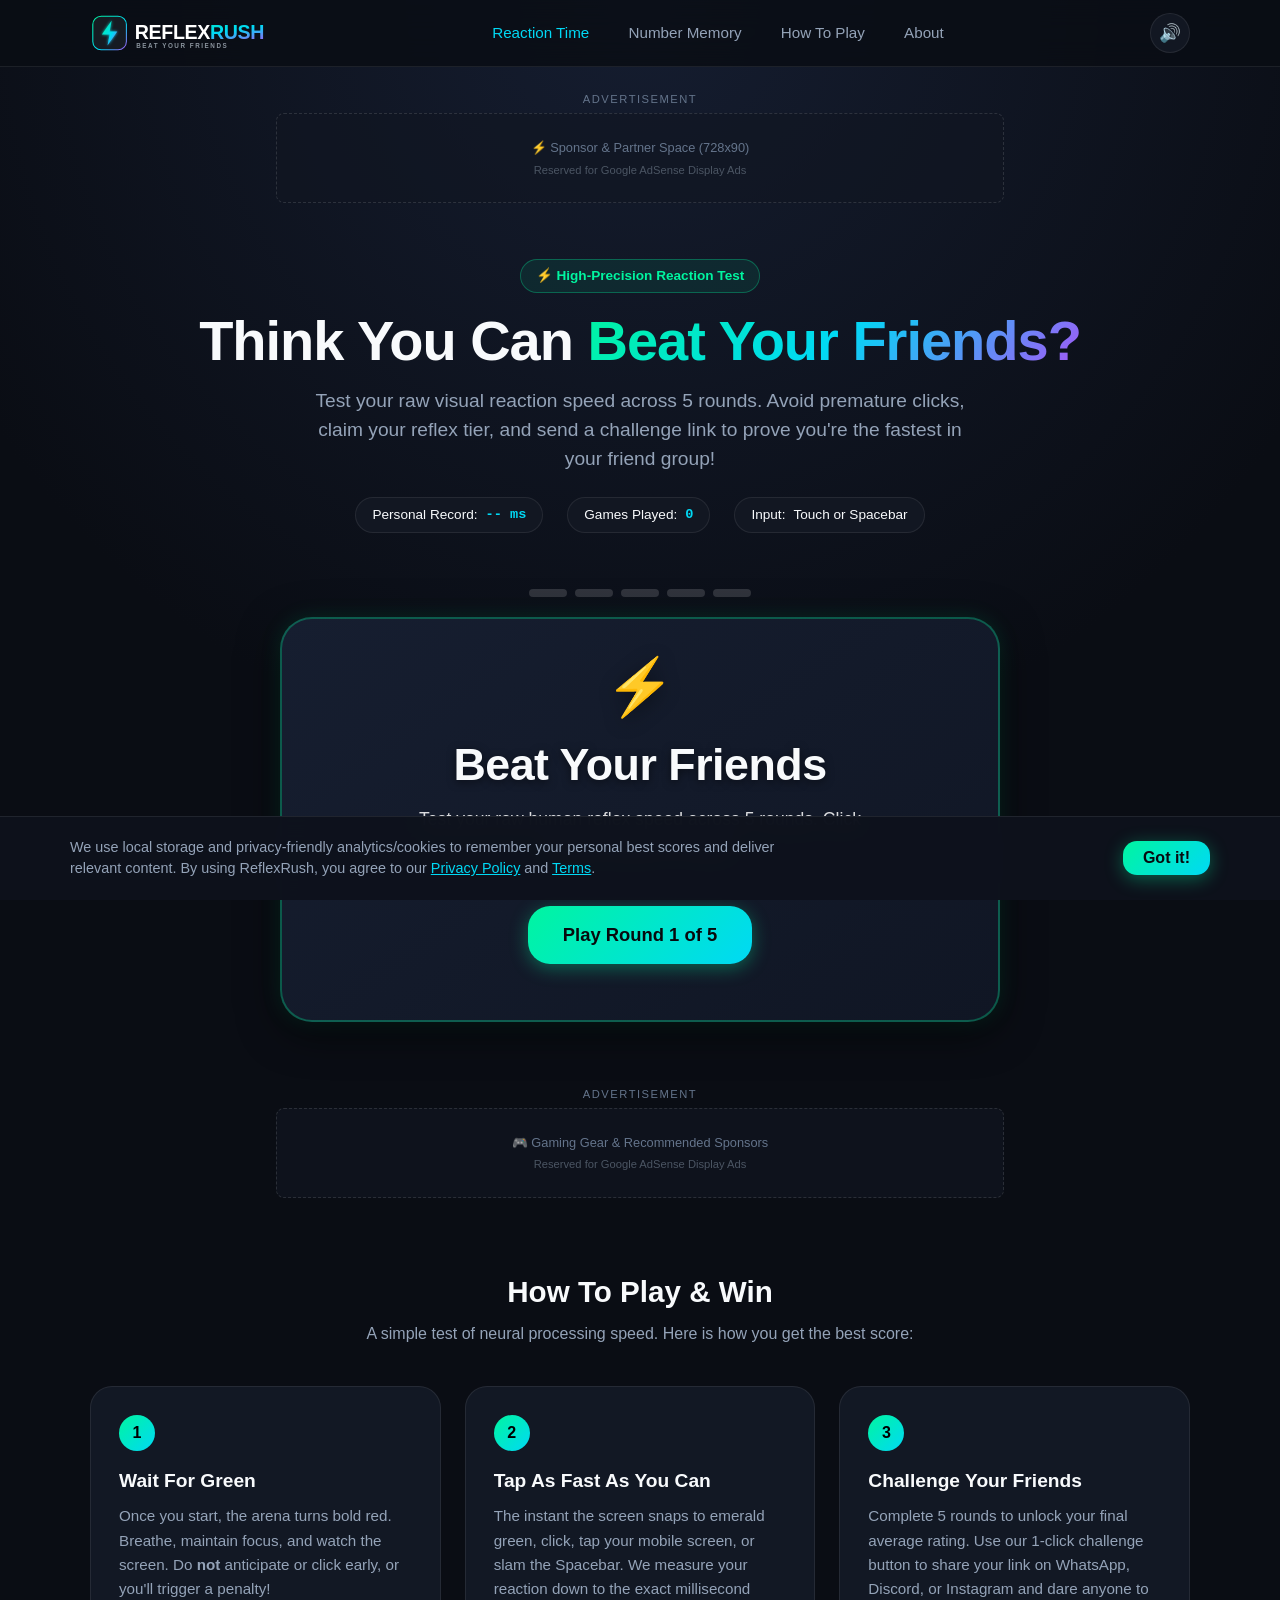
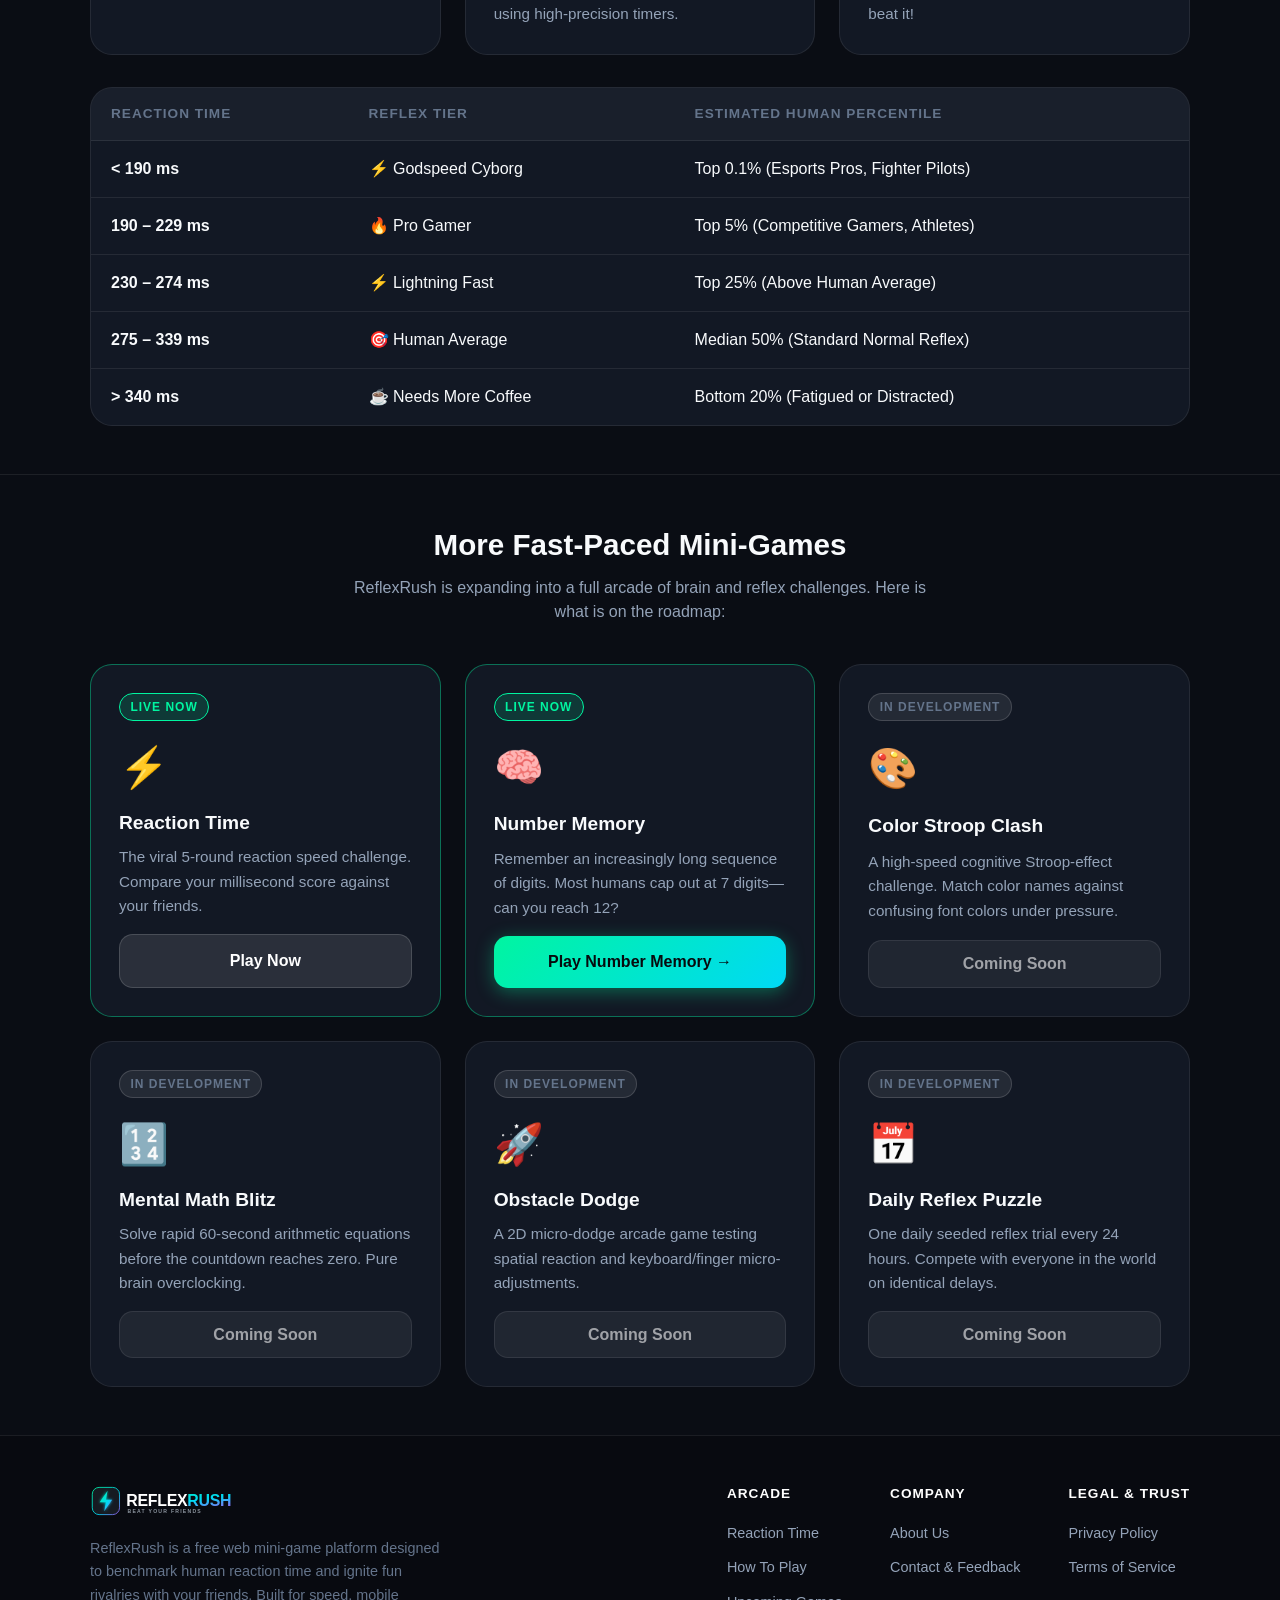
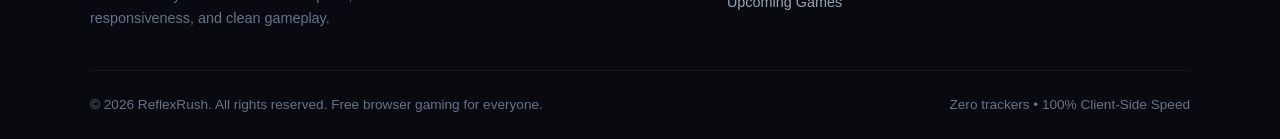
==== commit 32643580: "Add Number Memory game, README, LICENSE, and gitignore" ====
--- a/index.html
+++ b/index.html
@@ -52,9 +52,9 @@
       
       <nav aria-label="Main Navigation">
         <ul class="nav-menu">
-          <li><a href="#gameSection" class="nav-link active">Play Game</a></li>
+          <li><a href="#gameSection" class="nav-link active">Reaction Time</a></li>
+          <li><a href="number-memory.html" class="nav-link">Number Memory</a></li>
           <li><a href="#howToPlay" class="nav-link">How To Play</a></li>
-          <li><a href="#upcomingGames" class="nav-link">More Games</a></li>
           <li><a href="about.html" class="nav-link">About</a></li>
         </ul>
       </nav>
@@ -244,12 +244,12 @@
             <a href="#gameSection" class="btn btn-secondary" style="margin-top: 1rem;">Play Now</a>
           </div>
 
-          <div class="game-card">
-            <span class="badge-status badge-coming">In Development</span>
+          <div class="game-card active-game">
+            <span class="badge-status badge-live">Live Now</span>
             <div class="game-card-icon">🧠</div>
             <h3 class="card-title">Number Memory</h3>
             <p class="card-text">Remember an increasingly long sequence of digits. Most humans cap out at 7 digits—can you reach 12?</p>
-            <button type="button" class="btn btn-secondary" style="margin-top: 1rem; opacity: 0.6; cursor: not-allowed;" disabled>Coming Soon</button>
+            <a href="number-memory.html" class="btn btn-primary" style="margin-top: 1rem;">Play Number Memory &rarr;</a>
           </div>
 
           <div class="game-card">
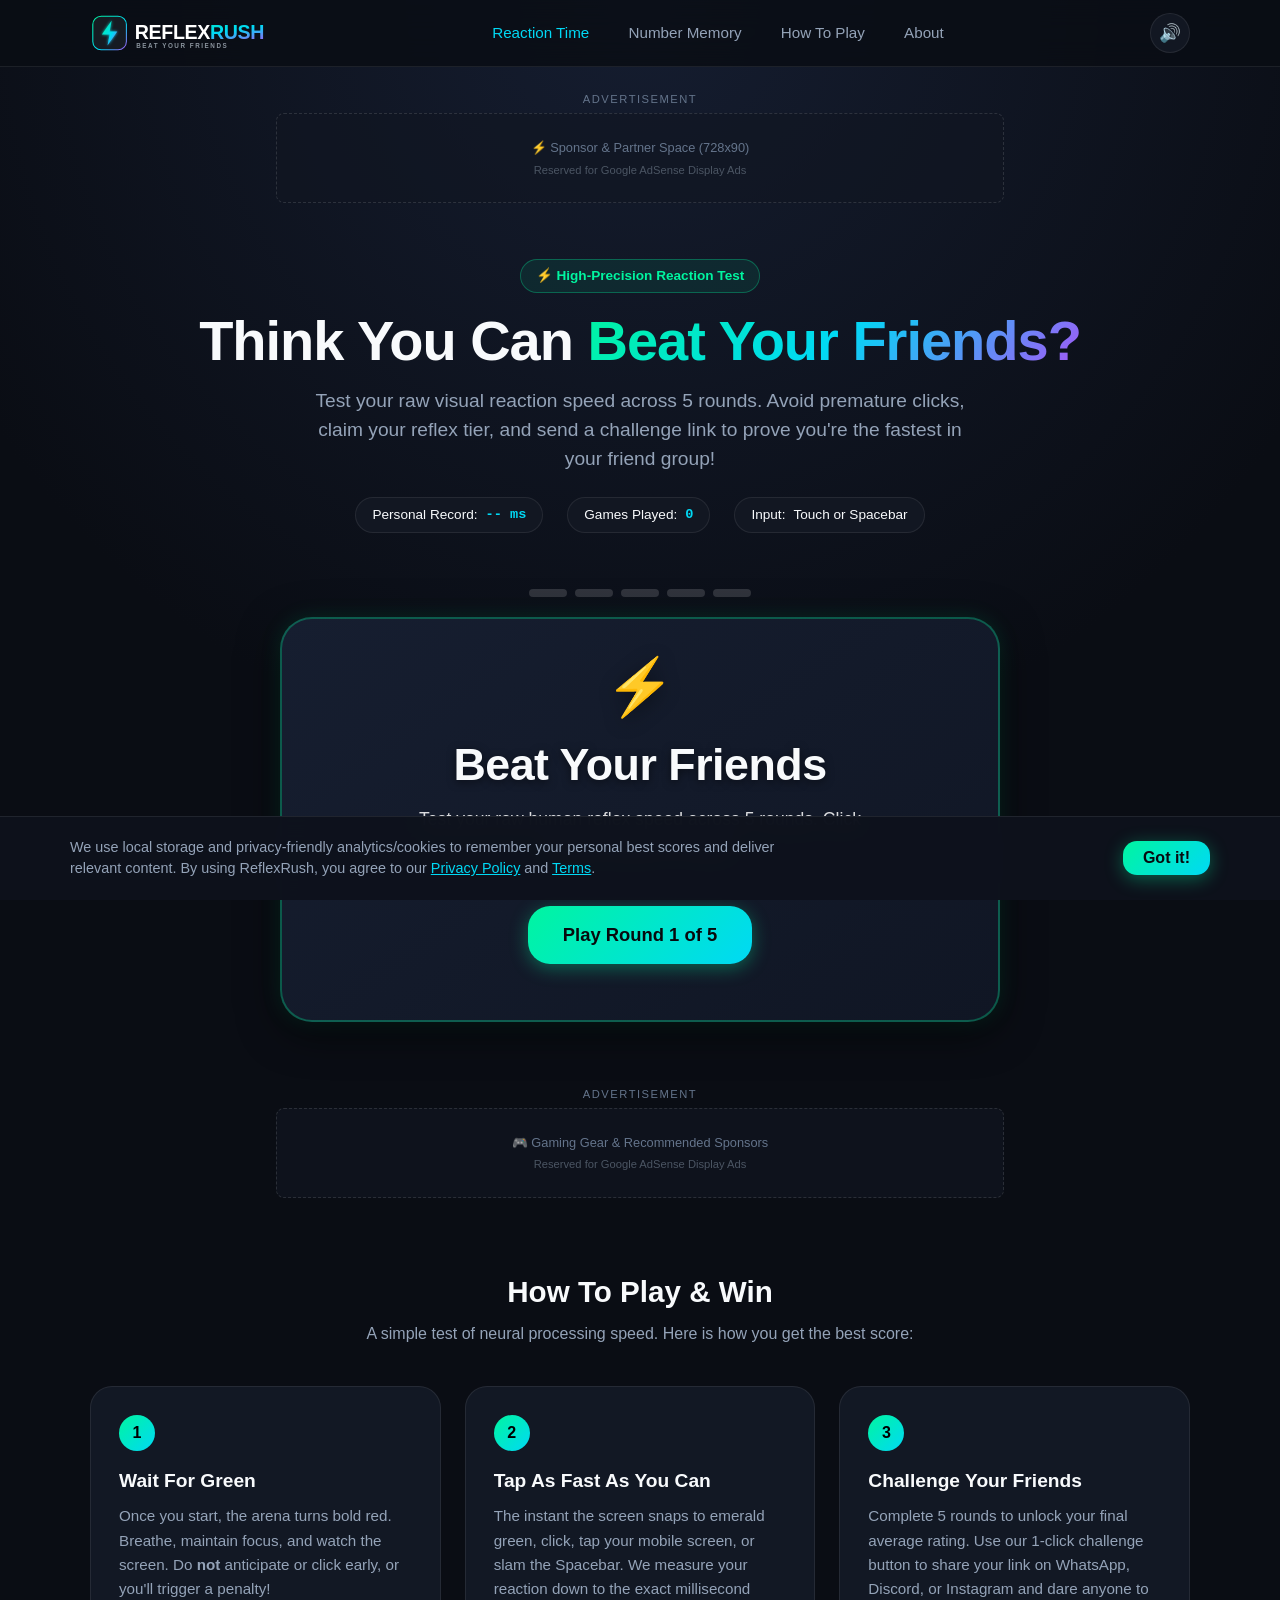
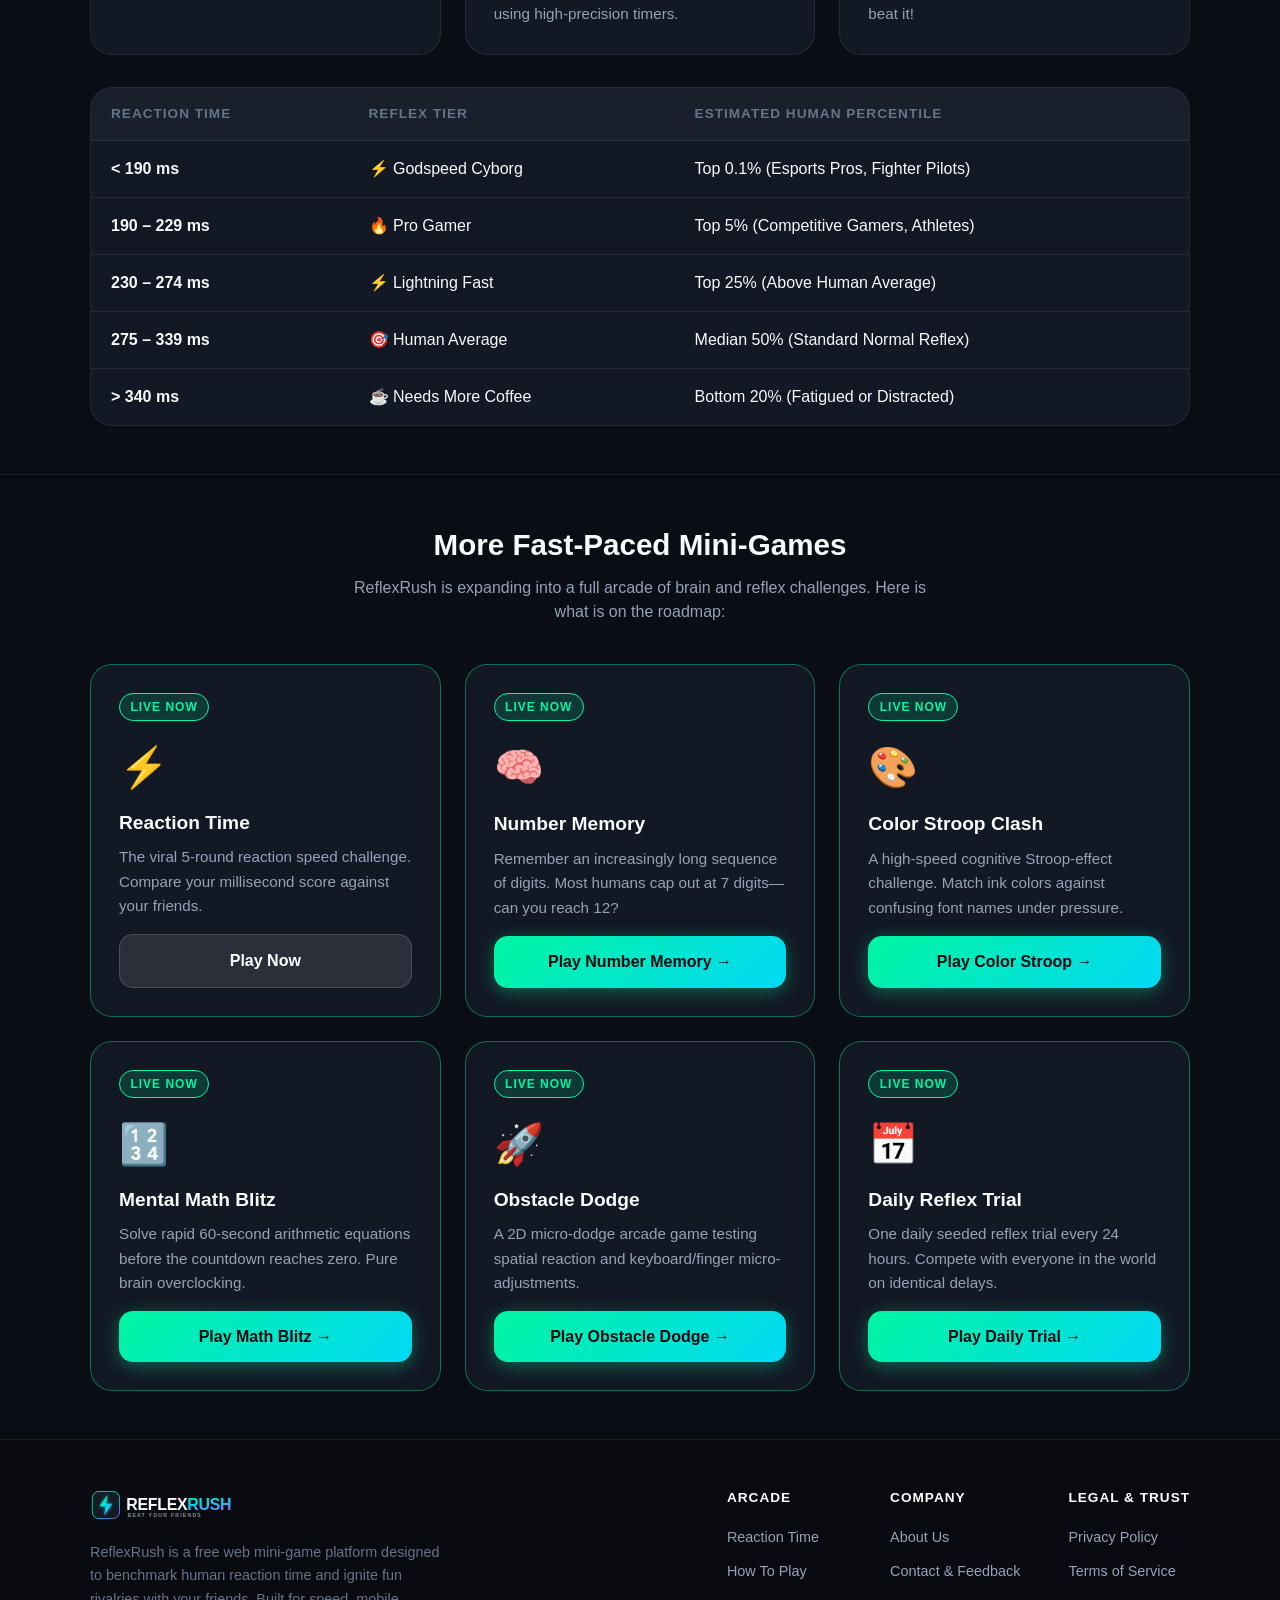
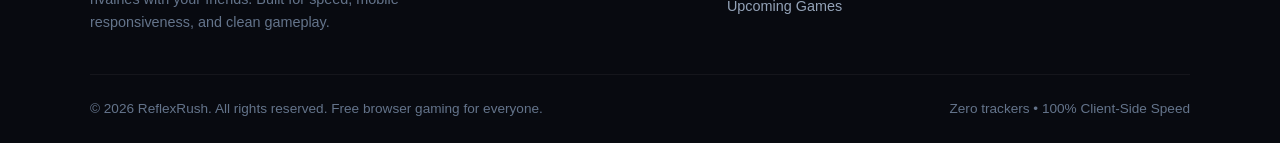
==== commit 60a21b9f: "Build and launch full arcade suite: Color Stroop, Math Blitz, Obstacle Dodge, Daily Trial" ====
--- a/index.html
+++ b/index.html
@@ -252,36 +252,36 @@
             <a href="number-memory.html" class="btn btn-primary" style="margin-top: 1rem;">Play Number Memory &rarr;</a>
           </div>
 
-          <div class="game-card">
-            <span class="badge-status badge-coming">In Development</span>
+          <div class="game-card active-game">
+            <span class="badge-status badge-live">Live Now</span>
             <div class="game-card-icon">🎨</div>
             <h3 class="card-title">Color Stroop Clash</h3>
-            <p class="card-text">A high-speed cognitive Stroop-effect challenge. Match color names against confusing font colors under pressure.</p>
-            <button type="button" class="btn btn-secondary" style="margin-top: 1rem; opacity: 0.6; cursor: not-allowed;" disabled>Coming Soon</button>
-          </div>
-
-          <div class="game-card">
-            <span class="badge-status badge-coming">In Development</span>
+            <p class="card-text">A high-speed cognitive Stroop-effect challenge. Match ink colors against confusing font names under pressure.</p>
+            <a href="color-stroop.html" class="btn btn-primary" style="margin-top: 1rem;">Play Color Stroop &rarr;</a>
+          </div>
+
+          <div class="game-card active-game">
+            <span class="badge-status badge-live">Live Now</span>
             <div class="game-card-icon">🔢</div>
             <h3 class="card-title">Mental Math Blitz</h3>
             <p class="card-text">Solve rapid 60-second arithmetic equations before the countdown reaches zero. Pure brain overclocking.</p>
-            <button type="button" class="btn btn-secondary" style="margin-top: 1rem; opacity: 0.6; cursor: not-allowed;" disabled>Coming Soon</button>
-          </div>
-
-          <div class="game-card">
-            <span class="badge-status badge-coming">In Development</span>
+            <a href="math-blitz.html" class="btn btn-primary" style="margin-top: 1rem;">Play Math Blitz &rarr;</a>
+          </div>
+
+          <div class="game-card active-game">
+            <span class="badge-status badge-live">Live Now</span>
             <div class="game-card-icon">🚀</div>
             <h3 class="card-title">Obstacle Dodge</h3>
             <p class="card-text">A 2D micro-dodge arcade game testing spatial reaction and keyboard/finger micro-adjustments.</p>
-            <button type="button" class="btn btn-secondary" style="margin-top: 1rem; opacity: 0.6; cursor: not-allowed;" disabled>Coming Soon</button>
-          </div>
-
-          <div class="game-card">
-            <span class="badge-status badge-coming">In Development</span>
+            <a href="obstacle-dodge.html" class="btn btn-primary" style="margin-top: 1rem;">Play Obstacle Dodge &rarr;</a>
+          </div>
+
+          <div class="game-card active-game">
+            <span class="badge-status badge-live">Live Now</span>
             <div class="game-card-icon">📅</div>
-            <h3 class="card-title">Daily Reflex Puzzle</h3>
+            <h3 class="card-title">Daily Reflex Trial</h3>
             <p class="card-text">One daily seeded reflex trial every 24 hours. Compete with everyone in the world on identical delays.</p>
-            <button type="button" class="btn btn-secondary" style="margin-top: 1rem; opacity: 0.6; cursor: not-allowed;" disabled>Coming Soon</button>
+            <a href="daily-puzzle.html" class="btn btn-primary" style="margin-top: 1rem;">Play Daily Trial &rarr;</a>
           </div>
         </div>
       </div>
--- a/style.css
+++ b/style.css
@@ -1395,3 +1395,263 @@
 .diff-entered {
   color: var(--neon-red);
 }
+
+/* ===================================================================
+   COLOR STROOP CLASH STYLES
+   =================================================================== */
+.stroop-word-card {
+  margin: 1.5rem 0;
+  text-align: center;
+}
+
+.stroop-word {
+  font-size: clamp(3rem, 9vw, 5.5rem);
+  font-weight: 900;
+  letter-spacing: 2px;
+  text-transform: uppercase;
+  margin-bottom: 0.5rem;
+  user-select: none;
+  filter: drop-shadow(0 4px 15px rgba(0,0,0,0.6));
+  transition: transform 0.1s ease;
+}
+
+.stroop-timer-bar {
+  width: 100%;
+  max-width: 440px;
+  height: 8px;
+  background: rgba(255, 255, 255, 0.1);
+  border-radius: 4px;
+  margin: 0.75rem auto 1.5rem;
+  overflow: hidden;
+}
+
+.stroop-timer-fill {
+  height: 100%;
+  width: 100%;
+  background: linear-gradient(90deg, var(--neon-cyan), var(--neon-purple));
+  border-radius: 4px;
+  transform-origin: left;
+}
+
+.stroop-buttons-grid {
+  display: grid;
+  grid-template-columns: repeat(2, 1fr);
+  gap: 0.85rem;
+  max-width: 440px;
+  width: 100%;
+  margin: 0 auto;
+}
+
+.stroop-color-btn {
+  padding: 1.1rem 1rem;
+  border-radius: var(--radius-md);
+  border: 2px solid transparent;
+  font-size: 1.15rem;
+  font-weight: 800;
+  letter-spacing: 1px;
+  text-transform: uppercase;
+  cursor: pointer;
+  transition: transform 0.08s ease, filter 0.15s ease, box-shadow 0.15s ease;
+  user-select: none;
+  touch-action: manipulation;
+  color: #fff;
+  text-shadow: 0 1px 4px rgba(0,0,0,0.8);
+}
+
+.stroop-color-btn:active {
+  transform: scale(0.96);
+}
+
+.btn-color-red {
+  background: #dc2626;
+  border-color: #ef4444;
+}
+.btn-color-blue {
+  background: #2563eb;
+  border-color: #3b82f6;
+}
+.btn-color-green {
+  background: #16a34a;
+  border-color: #22c55e;
+}
+.btn-color-yellow {
+  background: #ca8a04;
+  border-color: #eab308;
+  color: #000;
+  text-shadow: none;
+}
+.btn-color-purple {
+  background: #9333ea;
+  border-color: #a855f7;
+}
+.btn-color-orange {
+  background: #ea580c;
+  border-color: #f97316;
+}
+
+.streak-counter {
+  display: inline-flex;
+  align-items: center;
+  gap: 0.4rem;
+  font-size: 1.1rem;
+  font-weight: 800;
+  color: var(--neon-amber);
+  margin-bottom: 0.5rem;
+}
+
+/* ===================================================================
+   MATH BLITZ STYLES
+   =================================================================== */
+.math-equation-box {
+  margin: 1.5rem 0;
+  text-align: center;
+}
+
+.math-equation {
+  font-size: clamp(3rem, 8vw, 5.2rem);
+  font-weight: 900;
+  font-family: var(--font-mono);
+  letter-spacing: 2px;
+  color: #fff;
+  text-shadow: 0 0 25px rgba(0, 245, 160, 0.4);
+}
+
+.math-options-grid {
+  display: grid;
+  grid-template-columns: repeat(2, 1fr);
+  gap: 0.85rem;
+  max-width: 440px;
+  width: 100%;
+  margin: 0 auto;
+}
+
+.math-option-btn {
+  background: rgba(255, 255, 255, 0.08);
+  border: 1px solid rgba(255, 255, 255, 0.18);
+  color: #fff;
+  font-size: 1.8rem;
+  font-weight: 800;
+  font-family: var(--font-mono);
+  padding: 1.1rem 0;
+  border-radius: var(--radius-md);
+  cursor: pointer;
+  touch-action: manipulation;
+  transition: all var(--transition-fast);
+}
+
+.math-option-btn:hover {
+  background: rgba(0, 245, 160, 0.15);
+  border-color: var(--neon-green);
+  transform: translateY(-2px);
+}
+
+.math-option-btn:active {
+  transform: scale(0.97);
+}
+
+/* ===================================================================
+   OBSTACLE DODGE CANVAS GAME STYLES
+   =================================================================== */
+.canvas-wrapper {
+  position: relative;
+  width: 100%;
+  max-width: 480px;
+  margin: 0 auto;
+  border-radius: var(--radius-lg);
+  overflow: hidden;
+  box-shadow: 0 10px 40px rgba(0, 0, 0, 0.7);
+  border: 2px solid rgba(0, 217, 245, 0.3);
+  background: #080b12;
+}
+
+#dodgeCanvas {
+  display: block;
+  width: 100%;
+  height: auto;
+  aspect-ratio: 4 / 5;
+  background: radial-gradient(circle at 50% 50%, #111728 0%, #060910 100%);
+  touch-action: none;
+}
+
+.canvas-controls-overlay {
+  display: flex;
+  justify-content: space-between;
+  gap: 1rem;
+  margin-top: 1rem;
+  max-width: 480px;
+  width: 100%;
+}
+
+.dodge-touch-btn {
+  flex: 1;
+  padding: 1.25rem;
+  background: rgba(255, 255, 255, 0.07);
+  border: 1px solid var(--border-color);
+  border-radius: var(--radius-md);
+  color: #fff;
+  font-size: 1.5rem;
+  font-weight: 800;
+  cursor: pointer;
+  user-select: none;
+  touch-action: manipulation;
+}
+
+.dodge-touch-btn:active {
+  background: rgba(0, 217, 245, 0.25);
+  border-color: var(--neon-cyan);
+}
+
+/* ===================================================================
+   DAILY PUZZLE / WORDLE-STYLE SHARE STYLES
+   =================================================================== */
+.daily-date-badge {
+  display: inline-flex;
+  align-items: center;
+  gap: 0.5rem;
+  padding: 0.35rem 1rem;
+  border-radius: 999px;
+  background: rgba(168, 85, 247, 0.15);
+  border: 1px solid var(--neon-purple);
+  color: var(--neon-purple);
+  font-weight: 700;
+  font-size: 0.9rem;
+  margin-bottom: 1rem;
+}
+
+.daily-grid-display {
+  display: flex;
+  justify-content: center;
+  gap: 0.6rem;
+  margin: 1.25rem 0;
+  flex-wrap: wrap;
+}
+
+.daily-box-chip {
+  background: rgba(255, 255, 255, 0.06);
+  border: 1px solid rgba(255, 255, 255, 0.15);
+  border-radius: var(--radius-sm);
+  padding: 0.6rem 0.8rem;
+  font-family: var(--font-mono);
+  font-size: 0.9rem;
+  text-align: center;
+}
+
+.daily-box-chip.gold {
+  border-color: var(--neon-amber);
+  color: var(--neon-amber);
+  background: rgba(255, 184, 0, 0.12);
+}
+
+.wordle-share-preview {
+  background: #0d121c;
+  border: 1px solid var(--border-color);
+  border-radius: var(--radius-md);
+  padding: 1rem;
+  font-family: var(--font-mono);
+  font-size: 0.85rem;
+  line-height: 1.6;
+  white-space: pre-line;
+  color: #cbd5e1;
+  text-align: left;
+  margin: 1.25rem 0;
+}
